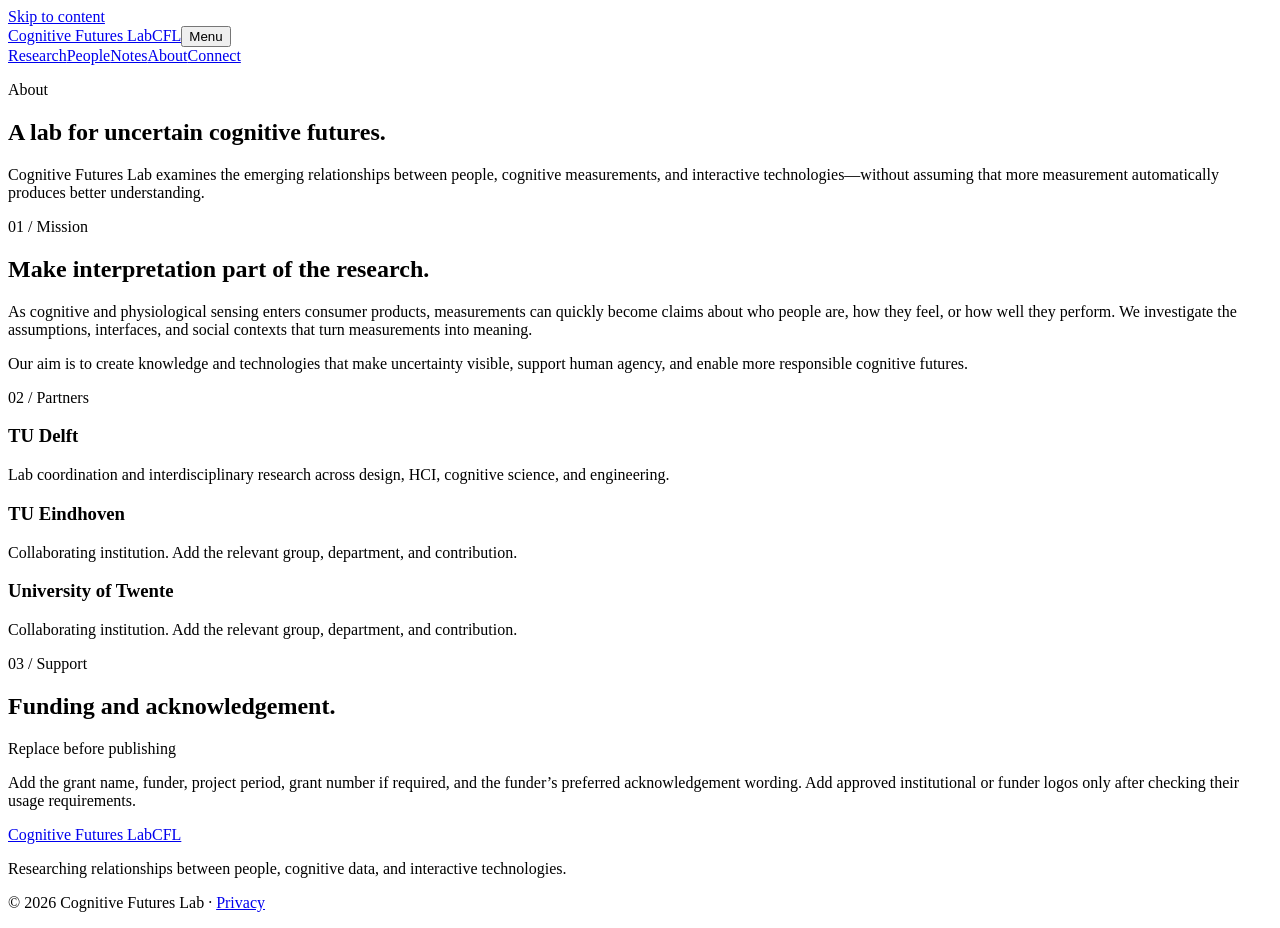
==== about.html @ 4de87d21 "Add files via upload" ====
<!doctype html>
<html lang="en">
<head>
  <meta charset="utf-8"><meta name="viewport" content="width=device-width, initial-scale=1"><meta name="description" content="About Cognitive Futures Lab and its institutional collaboration."><meta name="theme-color" content="#ffffff">
  <title>About — Cognitive Futures Lab</title><link rel="icon" href="assets/icons/favicon.svg" type="image/svg+xml"><link rel="preconnect" href="https://fonts.googleapis.com"><link rel="preconnect" href="https://fonts.gstatic.com" crossorigin><link href="https://fonts.googleapis.com/css2?family=IBM+Plex+Mono:wght@400;500&family=IBM+Plex+Sans:wght@400;500&family=Source+Serif+4:opsz,wght@8..60,400;500&display=swap" rel="stylesheet"><link rel="stylesheet" href="assets/css/styles.css">
</head>
<body>
  <a class="skip-link" href="#main">Skip to content</a>
  <header class="site-header"><a class="wordmark" href="index.html" aria-label="Cognitive Futures Lab home"><span class="wordmark-anchor" aria-hidden="true"></span><span class="wordmark-full">Cognitive Futures Lab</span><span class="wordmark-compact" aria-hidden="true">CFL</span></a><button class="menu-button" type="button" aria-expanded="false" aria-controls="site-nav"><span class="menu-label">Menu</span><span class="menu-lines" aria-hidden="true"></span></button><nav class="site-nav" id="site-nav" aria-label="Primary navigation"><a href="research.html">Research</a><a href="people.html">People</a><a href="notes.html">Notes</a><a href="about.html" aria-current="page">About</a><a class="nav-accent" href="connect.html">Connect</a></nav></header>
  <main class="page-shell" id="main">
    <section class="page-intro"><p class="section-index">About</p><div class="page-intro-copy"><h1>A lab for uncertain cognitive futures.</h1><p>Cognitive Futures Lab examines the emerging relationships between people, cognitive measurements, and interactive technologies—without assuming that more measurement automatically produces better understanding.</p></div></section>
    <section class="page-section page-grid"><p class="section-index">01 / Mission</p><div class="page-copy"><h2>Make interpretation part of the research.</h2><p>As cognitive and physiological sensing enters consumer products, measurements can quickly become claims about who people are, how they feel, or how well they perform. We investigate the assumptions, interfaces, and social contexts that turn measurements into meaning.</p><p>Our aim is to create knowledge and technologies that make uncertainty visible, support human agency, and enable more responsible cognitive futures.</p></div></section>
    <section class="page-section page-grid"><p class="section-index">02 / Partners</p><div class="partner-grid"><article class="partner"><h3>TU Delft</h3><p>Lab coordination and interdisciplinary research across design, HCI, cognitive science, and engineering.</p></article><article class="partner"><h3>TU Eindhoven</h3><p>Collaborating institution. Add the relevant group, department, and contribution.</p></article><article class="partner"><h3>University of Twente</h3><p>Collaborating institution. Add the relevant group, department, and contribution.</p></article></div></section>
    <section class="page-section page-grid"><p class="section-index">03 / Support</p><div class="page-copy"><h2>Funding and acknowledgement.</h2><p><span class="placeholder">Replace before publishing</span></p><p>Add the grant name, funder, project period, grant number if required, and the funder’s preferred acknowledgement wording. Add approved institutional or funder logos only after checking their usage requirements.</p></div></section>
  </main>
  <footer class="site-footer"><a class="wordmark wordmark-footer" href="index.html" aria-label="Cognitive Futures Lab home"><span class="wordmark-anchor" aria-hidden="true"></span><span class="wordmark-full">Cognitive Futures Lab</span><span class="wordmark-compact" aria-hidden="true">CFL</span></a><p>Researching relationships between people, cognitive data, and interactive technologies.</p><p class="footer-meta">© <span id="year">2026</span> Cognitive Futures Lab · <a href="privacy.html">Privacy</a></p></footer><script src="assets/js/main.js"></script>
</body>
</html>
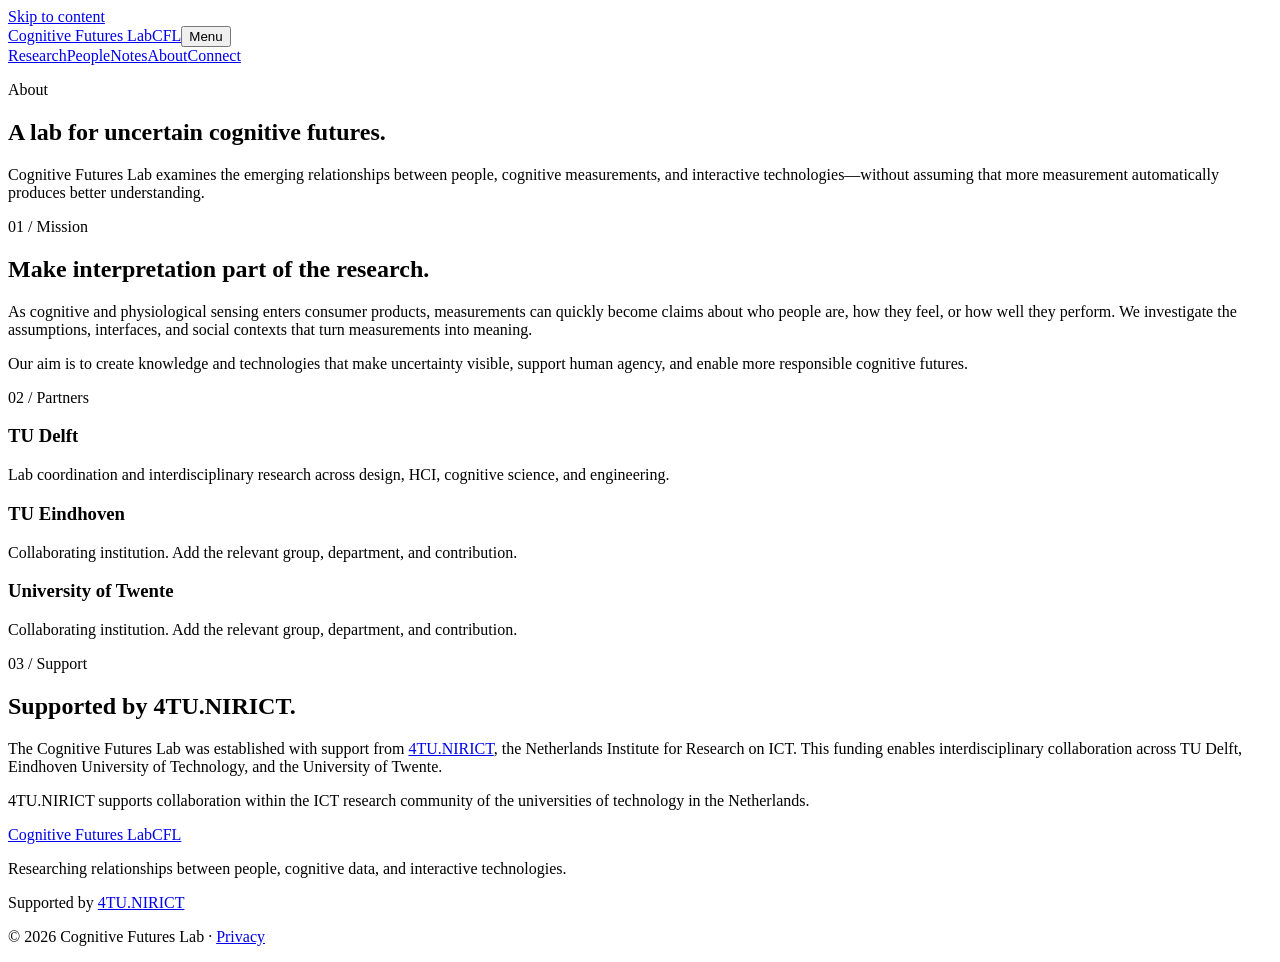
==== commit acb2da56: "Update about.html" ====
--- a/about.html
+++ b/about.html
@@ -11,8 +11,8 @@
     <section class="page-intro"><p class="section-index">About</p><div class="page-intro-copy"><h1>A lab for uncertain cognitive futures.</h1><p>Cognitive Futures Lab examines the emerging relationships between people, cognitive measurements, and interactive technologies—without assuming that more measurement automatically produces better understanding.</p></div></section>
     <section class="page-section page-grid"><p class="section-index">01 / Mission</p><div class="page-copy"><h2>Make interpretation part of the research.</h2><p>As cognitive and physiological sensing enters consumer products, measurements can quickly become claims about who people are, how they feel, or how well they perform. We investigate the assumptions, interfaces, and social contexts that turn measurements into meaning.</p><p>Our aim is to create knowledge and technologies that make uncertainty visible, support human agency, and enable more responsible cognitive futures.</p></div></section>
     <section class="page-section page-grid"><p class="section-index">02 / Partners</p><div class="partner-grid"><article class="partner"><h3>TU Delft</h3><p>Lab coordination and interdisciplinary research across design, HCI, cognitive science, and engineering.</p></article><article class="partner"><h3>TU Eindhoven</h3><p>Collaborating institution. Add the relevant group, department, and contribution.</p></article><article class="partner"><h3>University of Twente</h3><p>Collaborating institution. Add the relevant group, department, and contribution.</p></article></div></section>
-    <section class="page-section page-grid"><p class="section-index">03 / Support</p><div class="page-copy"><h2>Funding and acknowledgement.</h2><p><span class="placeholder">Replace before publishing</span></p><p>Add the grant name, funder, project period, grant number if required, and the funder’s preferred acknowledgement wording. Add approved institutional or funder logos only after checking their usage requirements.</p></div></section>
+    <section class="page-section page-grid"><p class="section-index">03 / Support</p><div class="page-copy"><h2>Supported by 4TU.NIRICT.</h2><p>The Cognitive Futures Lab was established with support from <a href="https://www.4tu.nl/nirict/">4TU.NIRICT</a>, the Netherlands Institute for Research on ICT. This funding enables interdisciplinary collaboration across TU Delft, Eindhoven University of Technology, and the University of Twente.</p><p>4TU.NIRICT supports collaboration within the ICT research community of the universities of technology in the Netherlands.</p></div></section>
   </main>
-  <footer class="site-footer"><a class="wordmark wordmark-footer" href="index.html" aria-label="Cognitive Futures Lab home"><span class="wordmark-anchor" aria-hidden="true"></span><span class="wordmark-full">Cognitive Futures Lab</span><span class="wordmark-compact" aria-hidden="true">CFL</span></a><p>Researching relationships between people, cognitive data, and interactive technologies.</p><p class="footer-meta">© <span id="year">2026</span> Cognitive Futures Lab · <a href="privacy.html">Privacy</a></p></footer><script src="assets/js/main.js"></script>
+  <footer class="site-footer"><a class="wordmark wordmark-footer" href="index.html" aria-label="Cognitive Futures Lab home"><span class="wordmark-anchor" aria-hidden="true"></span><span class="wordmark-full">Cognitive Futures Lab</span><span class="wordmark-compact" aria-hidden="true">CFL</span></a><p>Researching relationships between people, cognitive data, and interactive technologies.</p><p class="footer-support">Supported by <a href="https://www.4tu.nl/nirict/">4TU.NIRICT</a></p><p class="footer-meta">© <span id="year">2026</span> Cognitive Futures Lab · <a href="privacy.html">Privacy</a></p></footer><script src="assets/js/main.js"></script>
 </body>
 </html>
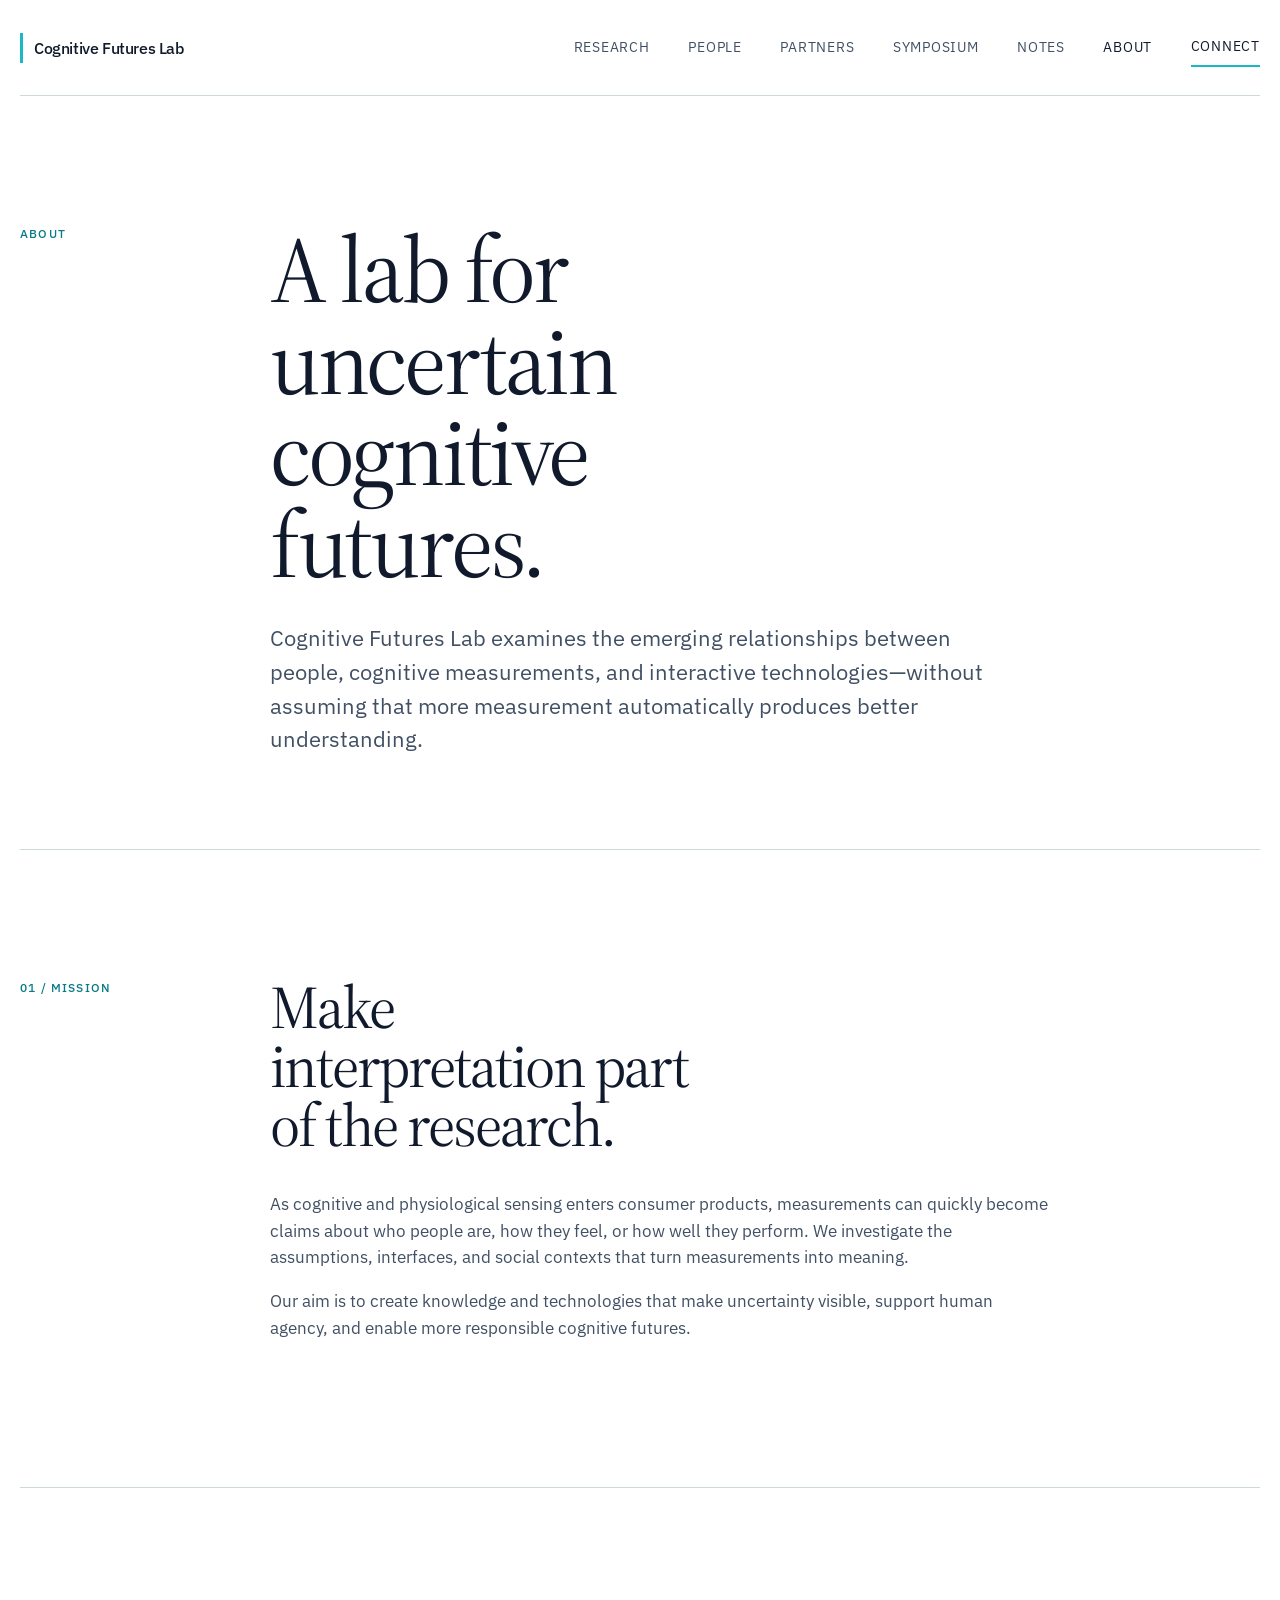
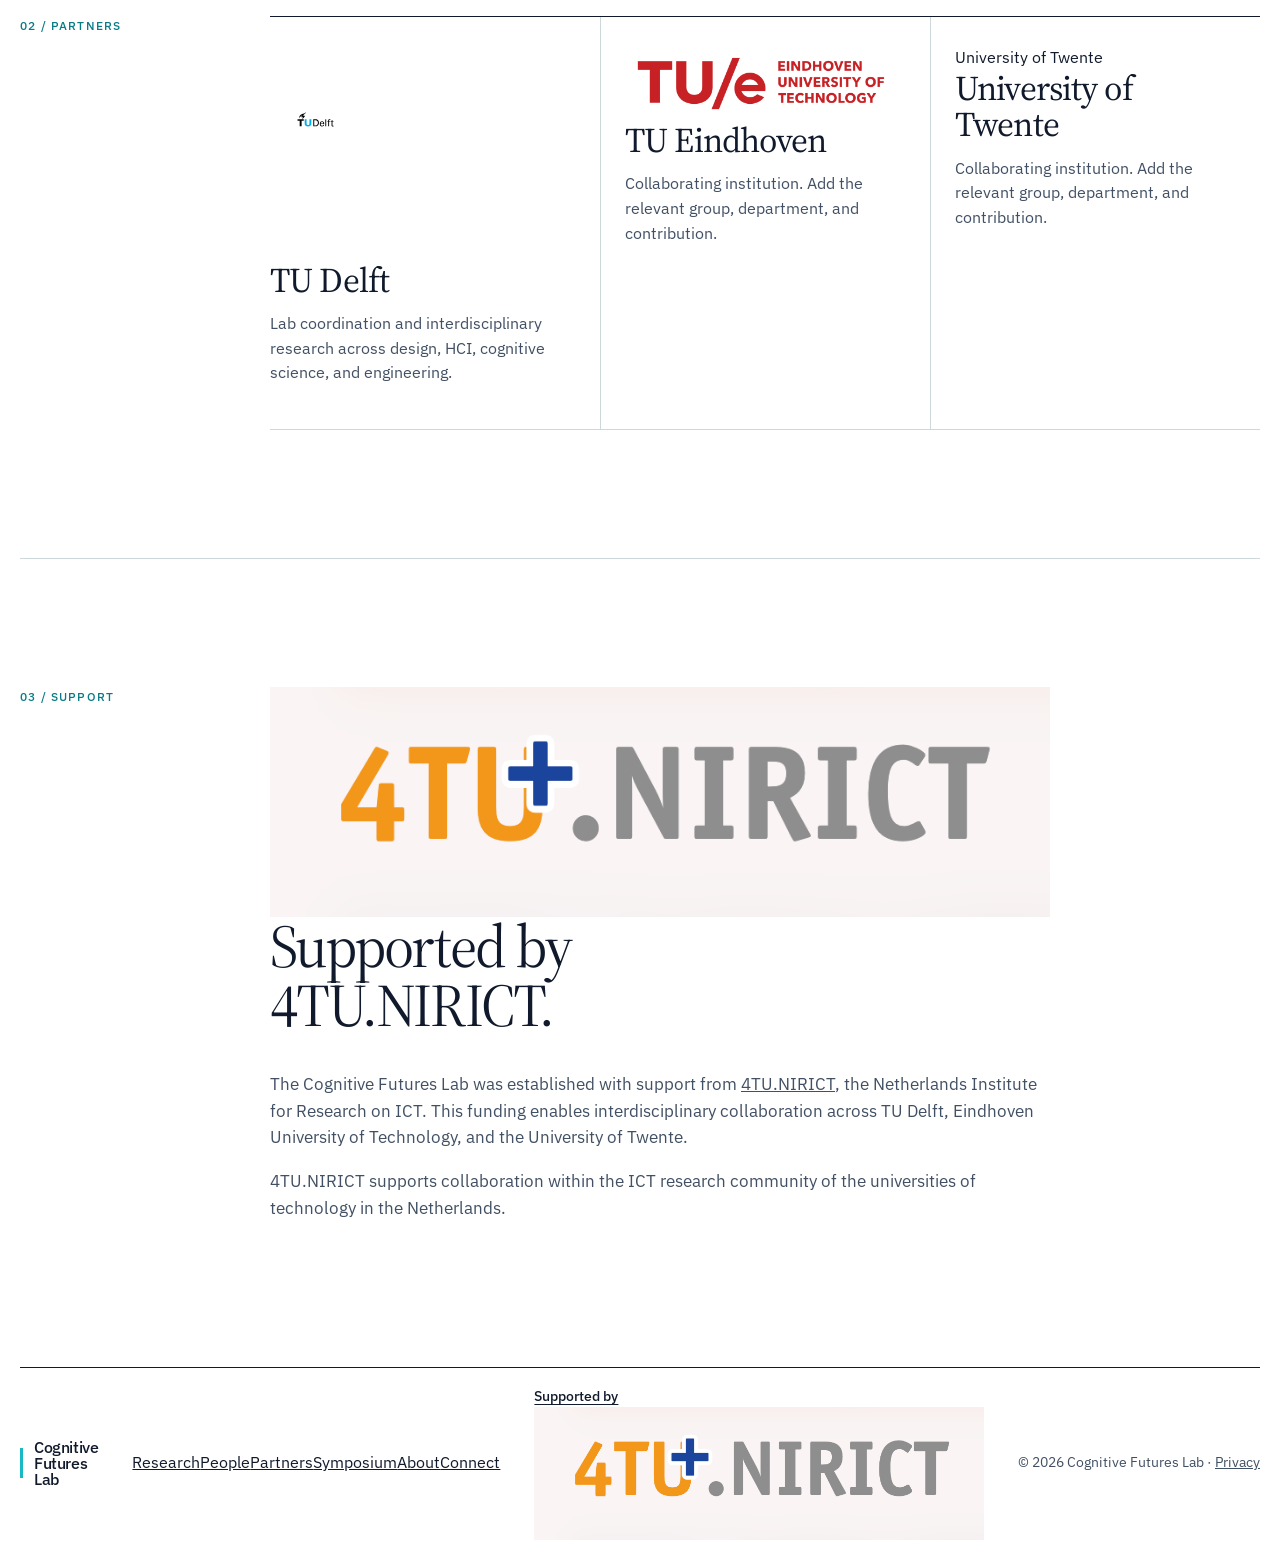
==== commit ef7463ac: "Update about.html" ====
--- a/about.html
+++ b/about.html
@@ -6,13 +6,13 @@
 </head>
 <body>
   <a class="skip-link" href="#main">Skip to content</a>
-  <header class="site-header"><a class="wordmark" href="index.html" aria-label="Cognitive Futures Lab home"><span class="wordmark-anchor" aria-hidden="true"></span><span class="wordmark-full">Cognitive Futures Lab</span><span class="wordmark-compact" aria-hidden="true">CFL</span></a><button class="menu-button" type="button" aria-expanded="false" aria-controls="site-nav"><span class="menu-label">Menu</span><span class="menu-lines" aria-hidden="true"></span></button><nav class="site-nav" id="site-nav" aria-label="Primary navigation"><a href="research.html">Research</a><a href="people.html">People</a><a href="notes.html">Notes</a><a href="about.html" aria-current="page">About</a><a class="nav-accent" href="connect.html">Connect</a></nav></header>
+  <header class="site-header"><a class="wordmark" href="index.html" aria-label="Cognitive Futures Lab home"><span class="wordmark-anchor" aria-hidden="true"></span><span class="wordmark-full">Cognitive Futures Lab</span><span class="wordmark-compact" aria-hidden="true">CFL</span></a><button class="menu-button" type="button" aria-expanded="false" aria-controls="site-nav"><span class="menu-label">Menu</span><span class="menu-lines" aria-hidden="true"></span></button><nav class="site-nav" id="site-nav" aria-label="Primary navigation"><a href="research.html">Research</a><a href="people.html">People</a><a href="partners.html">Partners</a><a href="symposium.html">Symposium</a><a href="notes.html">Notes</a><a href="about.html" aria-current="page">About</a><a class="nav-accent" href="connect.html">Connect</a></nav></header>
   <main class="page-shell" id="main">
     <section class="page-intro"><p class="section-index">About</p><div class="page-intro-copy"><h1>A lab for uncertain cognitive futures.</h1><p>Cognitive Futures Lab examines the emerging relationships between people, cognitive measurements, and interactive technologies—without assuming that more measurement automatically produces better understanding.</p></div></section>
     <section class="page-section page-grid"><p class="section-index">01 / Mission</p><div class="page-copy"><h2>Make interpretation part of the research.</h2><p>As cognitive and physiological sensing enters consumer products, measurements can quickly become claims about who people are, how they feel, or how well they perform. We investigate the assumptions, interfaces, and social contexts that turn measurements into meaning.</p><p>Our aim is to create knowledge and technologies that make uncertainty visible, support human agency, and enable more responsible cognitive futures.</p></div></section>
-    <section class="page-section page-grid"><p class="section-index">02 / Partners</p><div class="partner-grid"><article class="partner"><h3>TU Delft</h3><p>Lab coordination and interdisciplinary research across design, HCI, cognitive science, and engineering.</p></article><article class="partner"><h3>TU Eindhoven</h3><p>Collaborating institution. Add the relevant group, department, and contribution.</p></article><article class="partner"><h3>University of Twente</h3><p>Collaborating institution. Add the relevant group, department, and contribution.</p></article></div></section>
-    <section class="page-section page-grid"><p class="section-index">03 / Support</p><div class="page-copy"><h2>Supported by 4TU.NIRICT.</h2><p>The Cognitive Futures Lab was established with support from <a href="https://www.4tu.nl/nirict/">4TU.NIRICT</a>, the Netherlands Institute for Research on ICT. This funding enables interdisciplinary collaboration across TU Delft, Eindhoven University of Technology, and the University of Twente.</p><p>4TU.NIRICT supports collaboration within the ICT research community of the universities of technology in the Netherlands.</p></div></section>
+    <section class="page-section page-grid"><p class="section-index">02 / Partners</p><div class="partner-grid"><article class="partner"><a class="partner-logo-card" href="https://www.tudelft.nl/"><img src="assets/TUDelft_logo_cmyk.svg" alt="TU Delft"></a><h3>TU Delft</h3><p>Lab coordination and interdisciplinary research across design, HCI, cognitive science, and engineering.</p></article><article class="partner"><a class="partner-logo-card" href="https://www.tue.nl/en/"><img src="assets/Eindhoven_University_of_Technology_logo_new.svg.webp" alt="Eindhoven University of Technology"></a><h3>TU Eindhoven</h3><p>Collaborating institution. Add the relevant group, department, and contribution.</p></article><article class="partner"><div class="partner-logo-card partner-logo-pdf"><object data="assets/UT_Logo_Sta_Black_RGB_EN.pdf" type="application/pdf" aria-label="University of Twente logo"><span>University of Twente</span></object></div><h3>University of Twente</h3><p>Collaborating institution. Add the relevant group, department, and contribution.</p></article></div></section>
+    <section class="page-section page-grid"><p class="section-index">03 / Support</p><div class="page-copy"><a class="support-logo" href="https://www.4tu.nl/nirict/"><img src="assets/4TUNIRICT.png" alt="4TU.NIRICT"></a><h2>Supported by 4TU.NIRICT.</h2><p>The Cognitive Futures Lab was established with support from <a href="https://www.4tu.nl/nirict/">4TU.NIRICT</a>, the Netherlands Institute for Research on ICT. This funding enables interdisciplinary collaboration across TU Delft, Eindhoven University of Technology, and the University of Twente.</p><p>4TU.NIRICT supports collaboration within the ICT research community of the universities of technology in the Netherlands.</p></div></section>
   </main>
-  <footer class="site-footer"><a class="wordmark wordmark-footer" href="index.html" aria-label="Cognitive Futures Lab home"><span class="wordmark-anchor" aria-hidden="true"></span><span class="wordmark-full">Cognitive Futures Lab</span><span class="wordmark-compact" aria-hidden="true">CFL</span></a><p>Researching relationships between people, cognitive data, and interactive technologies.</p><p class="footer-support">Supported by <a href="https://www.4tu.nl/nirict/">4TU.NIRICT</a></p><p class="footer-meta">© <span id="year">2026</span> Cognitive Futures Lab · <a href="privacy.html">Privacy</a></p></footer><script src="assets/js/main.js"></script>
+  <footer class="site-footer"><a class="wordmark wordmark-footer" href="index.html" aria-label="Cognitive Futures Lab home"><span class="wordmark-anchor" aria-hidden="true"></span><span class="wordmark-full">Cognitive Futures Lab</span><span class="wordmark-compact" aria-hidden="true">CFL</span></a><nav class="footer-nav" aria-label="Footer navigation"><a href="research.html">Research</a><a href="people.html">People</a><a href="partners.html">Partners</a><a href="symposium.html">Symposium</a><a href="about.html">About</a><a href="connect.html">Connect</a></nav><p class="footer-support"><a class="funder-lockup" href="https://www.4tu.nl/nirict/"><span>Supported by</span><img src="assets/4TUNIRICT.png" alt="4TU.NIRICT"></a></p><p class="footer-meta">© <span id="year">2026</span> Cognitive Futures Lab · <a href="privacy.html">Privacy</a></p></footer><script src="assets/js/main.js"></script>
 </body>
 </html>
--- a/assets/css/styles.css
+++ b/assets/css/styles.css
@@ -0,0 +1,187 @@
+
+:root {
+  --white: #ffffff;
+  --ink: #111a2c;
+  --ink-soft: #415064;
+  --signal: #18b8c4;
+  --signal-dark: #087b86;
+  --pulse: #d9f45b;
+  --fog: #e9f1f3;
+  --line: #cdd8dc;
+  --serif: "Source Serif 4", Georgia, serif;
+  --sans: "IBM Plex Sans", Arial, sans-serif;
+  --mono: "IBM Plex Mono", monospace;
+  --page: min(100% - 40px, 1440px);
+}
+
+* { box-sizing: border-box; }
+html { scroll-behavior: smooth; }
+body { margin: 0; color: var(--ink); background: var(--white); font-family: var(--sans); font-size: 1rem; line-height: 1.55; }
+a { color: inherit; }
+img, svg { display: block; max-width: 100%; }
+
+.skip-link { position: fixed; top: 10px; left: 10px; z-index: 100; padding: 10px 14px; background: var(--ink); color: var(--white); transform: translateY(-160%); }
+.skip-link:focus { transform: translateY(0); }
+
+.site-header { width: var(--page); margin-inline: auto; min-height: 96px; display: grid; grid-template-columns: 1fr auto; align-items: center; border-bottom: 1px solid var(--line); }
+.wordmark { display: inline-flex; align-items: center; gap: 11px; width: fit-content; font-weight: 500; line-height: 1; letter-spacing: -.025em; text-decoration: none; }
+.wordmark-anchor { width: 3px; height: 30px; flex: 0 0 auto; background: var(--signal); }
+.wordmark-compact { display: none; font-family: var(--mono); letter-spacing: -.06em; }
+.site-nav { display: flex; align-items: center; gap: clamp(20px, 3vw, 48px); }
+.site-nav a { padding-block: 8px; color: var(--ink-soft); font-size: .875rem; letter-spacing: .055em; text-decoration: none; text-transform: uppercase; }
+.site-nav a:hover, .site-nav a:focus-visible { color: var(--ink); }
+.site-nav a[aria-current="page"] { color: var(--ink); }
+.site-nav .nav-accent { color: var(--ink); border-bottom: 2px solid var(--signal); }
+.menu-button { display: none; }
+
+.hero { width: var(--page); margin-inline: auto; display: grid; grid-template-columns: minmax(0, 1.08fr) minmax(390px, .92fr); border-bottom: 1px solid var(--line); }
+.hero-copy { min-height: 690px; padding: clamp(48px, 8vw, 120px) clamp(32px, 6vw, 88px) 56px 0; display: flex; flex-direction: column; align-items: flex-start; }
+.eyebrow, .section-index { margin: 0; color: var(--signal-dark); font-size: .78rem; font-weight: 500; letter-spacing: .095em; text-transform: uppercase; }
+h1, h2, h3, p { margin-top: 0; }
+h1, h2 { font-family: var(--serif); font-weight: 400; letter-spacing: -.035em; line-height: .98; }
+h1 { max-width: 13ch; margin: auto 0 38px; font-size: clamp(3.4rem, 7.3vw, 8.2rem); }
+.hero-intro { max-width: 610px; margin-bottom: 34px; color: var(--ink-soft); font-size: clamp(1.05rem, 1.45vw, 1.28rem); }
+.text-link { display: inline-flex; gap: 12px; padding-bottom: 4px; border-bottom: 2px solid var(--ink); font-weight: 500; text-decoration: none; }
+.text-link:hover, .text-link:focus-visible { border-color: var(--signal); }
+
+.interpretive-field { min-height: 690px; padding: 32px; display: grid; grid-template-rows: auto 1fr auto auto; gap: 30px; overflow: hidden; background: var(--ink); color: var(--white); }
+.field-question, .field-note { margin: 0; font-family: var(--mono); font-size: .75rem; letter-spacing: .07em; text-transform: uppercase; }
+.field-question { color: var(--signal); }
+.field-terms { align-self: center; display: grid; border-top: 1px solid rgba(255,255,255,.22); }
+.field-terms span { padding: 15px 0; border-bottom: 1px solid rgba(255,255,255,.22); color: rgba(255,255,255,.6); font-family: var(--mono); font-size: .78rem; letter-spacing: .09em; text-transform: uppercase; }
+.field-terms span:nth-child(2) { padding-left: 20%; color: rgba(255,255,255,.78); }
+.field-terms span:nth-child(3) { padding-left: 42%; color: var(--white); }
+.field-statement { margin: 0; font-family: var(--serif); font-size: clamp(3.8rem, 7.2vw, 7.2rem); font-weight: 400; letter-spacing: -.05em; line-height: .8; }
+.field-note { max-width: 260px; margin-left: auto; color: var(--pulse); text-align: right; }
+
+.partner-line { grid-column: 1 / -1; display: grid; grid-template-columns: repeat(3, 1fr); border-top: 1px solid var(--line); }
+.partner-line span { min-height: 78px; padding: 22px 0; display: flex; align-items: center; color: var(--ink-soft); font-size: .88rem; letter-spacing: .04em; }
+.partner-line span + span { padding-left: 24px; border-left: 1px solid var(--line); }
+.funding-line { grid-column: 1 / -1; min-height: 86px; display: grid; grid-template-columns: minmax(150px,.35fr) 1.65fr; gap: 40px; align-items: center; border-top: 1px solid var(--line); }
+.funding-line > span { color: var(--signal-dark); font-family: var(--mono); font-size: .75rem; letter-spacing: .08em; text-transform: uppercase; }
+.funding-line a { width: fit-content; font-family: var(--serif); font-size: clamp(1.25rem, 2vw, 1.8rem); text-underline-offset: 5px; }
+
+.section-pad { width: var(--page); margin-inline: auto; padding-block: clamp(90px, 12vw, 180px); }
+.statement { display: grid; grid-template-columns: minmax(150px, .35fr) 1.65fr; gap: 40px; border-bottom: 1px solid var(--line); }
+.statement-copy h2, .section-heading h2, .collaboration h2, .connect h2 { margin-bottom: 36px; font-size: clamp(2.65rem, 5.2vw, 6.5rem); }
+.statement-copy h2 { max-width: 17ch; }
+.statement-copy > p { max-width: 760px; margin-left: auto; color: var(--ink-soft); font-size: clamp(1.08rem, 1.7vw, 1.4rem); }
+
+.research { border-bottom: 1px solid var(--line); }
+.section-heading { display: grid; grid-template-columns: minmax(150px, .35fr) 1.65fr; gap: 40px; }
+.research-list { margin-top: 42px; border-top: 1px solid var(--ink); }
+.research-item { display: grid; grid-template-columns: minmax(72px, .2fr) 1fr 60px; gap: 24px; align-items: start; padding: 38px 0; border-bottom: 1px solid var(--line); }
+.item-number { color: var(--signal-dark); font-size: .78rem; font-weight: 500; }
+.research-item h3 { margin-bottom: 10px; font-family: var(--serif); font-size: clamp(1.8rem, 3vw, 3.2rem); font-weight: 400; letter-spacing: -.025em; line-height: 1.05; }
+.research-item p { max-width: 650px; margin-bottom: 0; color: var(--ink-soft); }
+.item-mark { width: 44px; height: 2px; margin-top: 20px; background: var(--signal); }
+
+.collaboration { border-bottom: 1px solid var(--line); }
+.collaboration-grid, .connect-grid { display: grid; grid-template-columns: 1fr 1fr; gap: clamp(50px, 9vw, 140px); margin-top: 48px; }
+.collaboration h2, .connect h2 { max-width: 12ch; }
+.collaboration-copy { padding-top: 10px; }
+.collaboration-copy p, .connect-grid > div > p { color: var(--ink-soft); font-size: clamp(1.05rem, 1.5vw, 1.28rem); }
+.collaboration-copy p + p { margin-top: 28px; }
+
+.connect { border-bottom: 0; }
+.connect-actions { display: flex; flex-direction: column; justify-content: center; gap: 56px; }
+.primary-link { display: flex; justify-content: space-between; align-items: center; padding: 22px 0; border-top: 2px solid var(--ink); border-bottom: 2px solid var(--ink); font-family: var(--serif); font-size: clamp(1.5rem, 2.4vw, 2.4rem); text-decoration: none; }
+.primary-link:hover, .primary-link:focus-visible { border-color: var(--signal); color: var(--signal-dark); }
+.dispatch-note { display: grid; grid-template-columns: 14px 1fr; gap: 16px; align-items: start; }
+.dispatch-note p { margin: 0; color: var(--ink-soft); }
+.dispatch-note strong { color: var(--ink); font-weight: 500; }
+.pulse-dot { width: 11px; height: 11px; margin-top: 7px; border-radius: 50%; background: var(--pulse); box-shadow: 0 0 0 1px rgba(17,26,44,.35); }
+
+.site-footer { width: var(--page); margin-inline: auto; min-height: 190px; display: grid; grid-template-columns: 1fr 1.35fr auto auto; gap: 34px; align-items: center; border-top: 1px solid var(--ink); }
+.site-footer p { margin: 0; color: var(--ink-soft); font-size: .86rem; }
+.footer-support { white-space: nowrap; }
+.footer-support a { color: var(--ink); font-weight: 500; text-underline-offset: 3px; }
+.footer-meta { white-space: nowrap; }
+
+/* Interior pages */
+.page-shell { width: var(--page); margin-inline: auto; }
+.page-intro { min-height: 470px; padding: clamp(70px, 10vw, 145px) 0 70px; display: grid; grid-template-columns: minmax(150px, .35fr) 1.65fr; gap: 40px; align-items: start; border-bottom: 1px solid var(--line); }
+.page-intro h1 { max-width: 11ch; margin: 0 0 32px; }
+.page-intro-copy > p { max-width: 740px; color: var(--ink-soft); font-size: clamp(1.08rem, 1.7vw, 1.4rem); }
+.page-section { padding-block: clamp(75px, 10vw, 140px); border-bottom: 1px solid var(--line); }
+.page-section:last-child { border-bottom: 0; }
+.page-grid { display: grid; grid-template-columns: minmax(150px, .35fr) 1.65fr; gap: 40px; }
+.page-section h2 { max-width: 15ch; margin-bottom: 36px; font-size: clamp(2.4rem, 4.7vw, 5.4rem); }
+.page-section h3 { font-family: var(--serif); font-size: clamp(1.55rem, 2.7vw, 2.7rem); font-weight: 400; letter-spacing: -.025em; line-height: 1.05; }
+.page-copy { max-width: 780px; }
+.page-copy > p, .prose p { color: var(--ink-soft); font-size: clamp(1.03rem, 1.35vw, 1.2rem); }
+.principle-list, .people-list, .note-list, .audience-list { border-top: 1px solid var(--ink); }
+.principle, .person, .note-item, .audience-item { display: grid; grid-template-columns: 68px 1fr; gap: 24px; padding: 32px 0; border-bottom: 1px solid var(--line); }
+.principle p, .person p, .note-item p, .audience-item p { max-width: 680px; margin-bottom: 0; color: var(--ink-soft); }
+.person { grid-template-columns: 68px minmax(160px,.65fr) 1.35fr; }
+.person-name { font-family: var(--serif); font-size: clamp(1.35rem, 2.2vw, 2.2rem); line-height: 1.08; }
+.person-role { margin-top: 7px; color: var(--signal-dark); font-family: var(--mono); font-size: .75rem; letter-spacing: .06em; text-transform: uppercase; }
+.placeholder { display: inline-block; padding: 3px 7px; background: var(--fog); color: var(--ink-soft); font-family: var(--mono); font-size: .72rem; letter-spacing: .04em; text-transform: uppercase; }
+.note-item { grid-template-columns: minmax(120px,.32fr) 1.68fr; }
+.note-date { color: var(--signal-dark); font-family: var(--mono); font-size: .76rem; text-transform: uppercase; }
+.note-item h3 { margin-bottom: 12px; }
+.partner-grid { display: grid; grid-template-columns: repeat(3, 1fr); border-top: 1px solid var(--ink); }
+.partner { min-height: 180px; padding: 28px 24px 28px 0; border-bottom: 1px solid var(--line); }
+.partner + .partner { padding-left: 24px; border-left: 1px solid var(--line); }
+.partner h3 { margin-bottom: 13px; }
+.partner p { color: var(--ink-soft); }
+.contact-panel { display: grid; grid-template-columns: 1fr 1fr; gap: clamp(40px, 8vw, 120px); }
+.contact-method { padding: 26px 0; border-top: 1px solid var(--ink); }
+.contact-method h3 { margin-bottom: 12px; }
+.contact-method a { text-underline-offset: 4px; }
+.privacy-copy { max-width: 820px; }
+.privacy-copy h2 { margin: 55px 0 20px; font-size: clamp(1.9rem, 3.5vw, 3.4rem); }
+.privacy-copy p, .privacy-copy li { color: var(--ink-soft); }
+.privacy-copy strong { color: var(--ink); }
+
+@media (prefers-reduced-motion: reduce) {
+  html { scroll-behavior: auto; }
+}
+
+@media (max-width: 880px) {
+  :root { --page: min(100% - 32px, 1440px); }
+  .site-header { min-height: 80px; }
+  .menu-button { appearance: none; display: flex; align-items: center; gap: 12px; padding: 12px 0; border: 0; background: none; color: var(--ink); font: inherit; }
+  .menu-lines, .menu-lines::before { display: block; width: 24px; height: 1px; background: currentColor; content: ""; transition: transform .2s ease; }
+  .menu-lines::before { transform: translateY(-7px); }
+  .menu-button[aria-expanded="true"] .menu-lines { transform: rotate(45deg); }
+  .menu-button[aria-expanded="true"] .menu-lines::before { transform: rotate(90deg); }
+  .site-nav { display: none; grid-column: 1 / -1; align-items: stretch; gap: 0; padding: 16px 0 22px; border-top: 1px solid var(--line); }
+  .site-nav.is-open { display: grid; }
+  .site-nav a { padding: 12px 0; }
+  .site-nav .nav-accent { border: 0; color: var(--signal-dark); }
+  .hero { grid-template-columns: 1fr; }
+  .hero-copy { min-height: 600px; padding-right: 0; }
+  .interpretive-field { min-height: 510px; }
+  .statement, .section-heading { grid-template-columns: 1fr; }
+  .funding-line { grid-template-columns: minmax(150px,.35fr) 1.65fr; }
+  .page-intro, .page-grid { grid-template-columns: 1fr; }
+  .statement-copy > p { margin-left: 0; }
+  .collaboration-grid, .connect-grid { grid-template-columns: 1fr; }
+  .site-footer { grid-template-columns: 1fr 1fr; padding-block: 42px; }
+  .site-footer > p:nth-child(2) { grid-column: 1 / -1; grid-row: 2; max-width: 520px; }
+  .partner-grid { grid-template-columns: 1fr; }
+  .partner + .partner { padding-left: 0; border-left: 0; }
+  .contact-panel { grid-template-columns: 1fr; }
+}
+
+@media (max-width: 560px) {
+  :root { --page: min(100% - 24px, 1440px); }
+  .menu-label { position: absolute; width: 1px; height: 1px; overflow: hidden; clip: rect(0 0 0 0); }
+  .hero-copy { min-height: 560px; padding-top: 52px; }
+  h1 { font-size: clamp(3rem, 15vw, 4.7rem); }
+  .interpretive-field { min-height: 440px; padding: 24px; }
+  .wordmark-full { display: none; }
+  .wordmark-compact { display: inline; }
+  .partner-line { grid-template-columns: 1fr; padding-block: 10px; }
+  .partner-line span { min-height: 48px; padding: 8px 0; }
+  .partner-line span + span { padding-left: 0; border-left: 0; }
+  .funding-line { grid-template-columns: 1fr; gap: 5px; padding-block: 18px; }
+  .section-pad { padding-block: 84px; }
+  .research-item { grid-template-columns: 42px 1fr; gap: 18px; }
+  .person, .note-item, .audience-item { grid-template-columns: 42px 1fr; }
+  .person > div:last-child { grid-column: 2; }
+  .item-mark { display: none; }
+  .site-footer { grid-template-columns: 1fr; gap: 28px; }
+  .site-footer > p:nth-child(2) { grid-column: auto; grid-row: auto; }
+}
